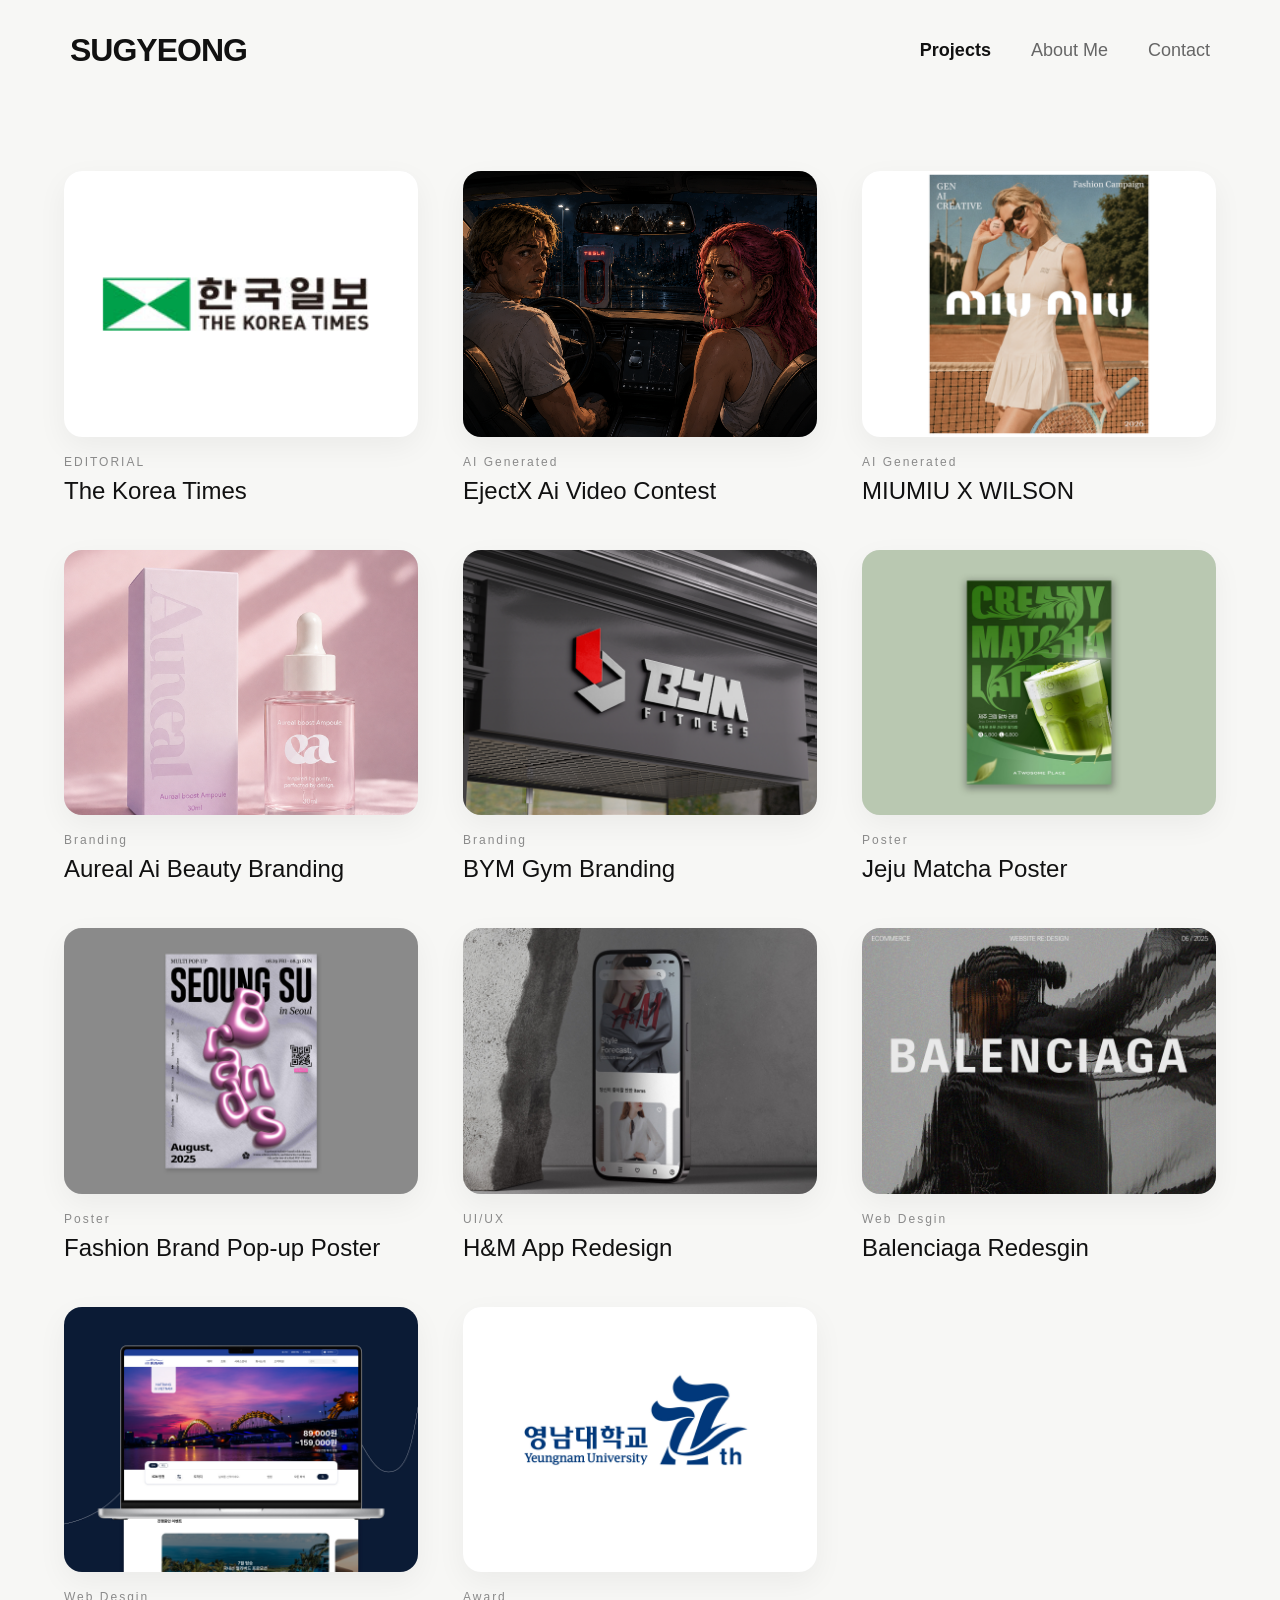
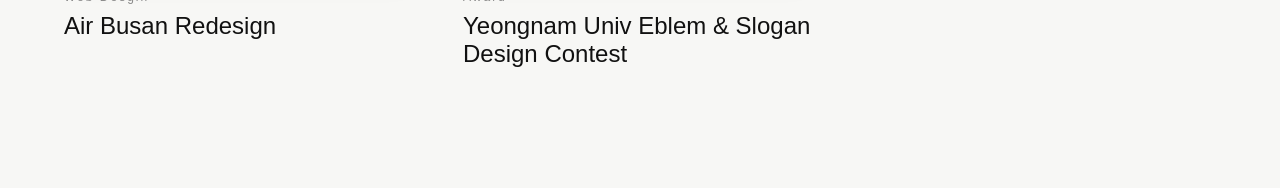
==== portfolio.html @ 54a5c09d "Initial commit" ====
<!DOCTYPE html>
<html lang="en">

<head>

    <meta charset="UTF-8">

    <meta name="viewport" content="width=device-width, initial-scale=1.0">

    <title>Sugyeong Portfolio</title>

    <link rel="stylesheet" href="css/portfolio.css">

</head>

<body>

    <header>

        <div class="logo">

            SUGYEONG

        </div>

        <nav>
            <button class="active" data-page="projects">Projects</button>
            <button data-page="about">About Me</button>
            <button data-page="contact">Contact</button>
        </nav>

    </header>

    <main>


        <section id="projects" class="page active">

            <div class="grid">
                <!-- **Project 12 새작업물 추가될시 id=12로 변경 후 html 맨위에 배치** js파일에서는 12로 시작 -->

                <!-- Project 11 -->
                <a href="project.html?id=1" class="card">

                    <div class="thumbnail">

                        <img src="img/koreatimesthum.jpg" alt="Project">

                    </div>

                    <div class="card_info">

                        <span class="category">EDITORIAL</span>

                        <h3>The Korea Times</h3>

                    </div>

                </a>

                <!-- 여기부터 복붙해서 11개 -->
                <!-- Project 10 -->
                <a href="project.html?id=2" class="card">

                    <div class="thumbnail">

                        <img src="img/ejectxthum.png" alt="Project">

                    </div>

                    <div class="card_info">

                        <span class="category">AI Generated</span>

                        <h3>EjectX Ai Video Contest</h3>

                    </div>

                </a>
                <!-- Project 09 -->
                <a href="project.html?id=11" class="card">

                    <div class="thumbnail">

                        <img src="img/miuwilthum.jpg" alt="Project">

                    </div>

                    <div class="card_info">

                        <span class="category">AI Generated</span>

                        <h3>MIUMIU X WILSON</h3>

                    </div>

                </a>
                <!-- Project 08 -->
                <a href="project.html?id=3" class="card">

                    <div class="thumbnail">

                        <img src="img/aurealthum.png" alt="Project">

                    </div>

                    <div class="card_info">

                        <span class="category">Branding</span>

                        <h3>Aureal Ai Beauty Branding</h3>

                    </div>

                </a>
                <!-- Project 07 -->
                <a href="project.html?id=4" class="card">

                    <div class="thumbnail">

                        <img src="img/bymthum.jpg" alt="Project">

                    </div>

                    <div class="card_info">

                        <span class="category">Branding</span>

                        <h3>BYM Gym Branding</h3>

                    </div>

                </a>
                <!-- Project 06 -->
                <a href="project.html?id=5" class="card">

                    <div class="thumbnail">

                        <img src="img/matchathum.jpg" alt="Project">

                    </div>

                    <div class="card_info">

                        <span class="category">Poster</span>

                        <h3>Jeju Matcha Poster</h3>

                    </div>

                </a>
                <!-- Project 05 -->
                <a href="project.html?id=6" class="card">

                    <div class="thumbnail">

                        <img src="img/brandthum.jpg" alt="Project">

                    </div>

                    <div class="card_info">

                        <span class="category">Poster</span>

                        <h3>Fashion Brand Pop-up Poster</h3>

                    </div>

                </a>
                <!-- Project 04 -->
                <a href="project.html?id=7" class="card">

                    <div class="thumbnail">

                        <img src="img/hnmthum.jpg" alt="Project">

                    </div>

                    <div class="card_info">

                        <span class="category">UI/UX</span>

                        <h3>H&M App Redesign</h3>

                    </div>

                </a>
                <!-- Project 03 -->
                <a href="project.html?id=8" class="card">

                    <div class="thumbnail">

                        <img src="img/balenciagathum.jpg" alt="Project">

                    </div>

                    <div class="card_info">

                        <span class="category">Web Desgin</span>

                        <h3>Balenciaga Redesgin</h3>

                    </div>

                </a>
                <!-- Project 02 -->
                <a href="project.html?id=9" class="card">

                    <div class="thumbnail">

                        <img src="img/airbusanthum.jpg" alt="Project">

                    </div>

                    <div class="card_info">

                        <span class="category">Web Desgin</span>

                        <h3>Air Busan Redesign</h3>

                    </div>

                </a>
                <!-- Project 01 -->
                <a href="project.html?id=10" class="card">

                    <div class="thumbnail">

                        <img src="img/unilogothum.jpg" alt="Project">

                    </div>

                    <div class="card_info">

                        <span class="category">Award</span>

                        <h3>Yeongnam Univ Eblem & Slogan Design Contest</h3>

                    </div>

                </a>




            </div>

        </section>

        <section id="about" class="page">

            <div class="about_container">

                <div class="about_left">

                    <span class="about_label">
                        ABOUT
                    </span>

                    <h1>
                        Graphic Designer
                        creating visual experiences.
                    </h1>

                    <p>
                        Hello, I'm Sugyeong Lee.

                        I’m a Visual Communication Designer focused on
                        editorial design, branding, and digital content. <br>

                        My work combines typography, visual composition,
                        and digital tools, with a growing interest in AI-driven
                        creative processes.
                    </p>

                </div>

                <div class="about_right">

                    <div class="profile">

                        <img src="img/meimg22.jpg" alt="profile">

                    </div>

                </div>

            </div>

            <div class="about_bottom">

                <div>

                    <h3>Experience</h3>

                    <p>2026 — Graphic Design Intern</p>
                    <p>The Korea Times in LA</p>

                </div>

                <div>

                    <h3>Education</h3>

                    <p>KG IT Bank (Academic Credit Bank System) <br> -B.A. in Visual Communication Design</p>
                    <p>Yeungnam University <br> -B.A. in German Language and Culture </p>

                </div>

                <div>

                    <h3>Skills</h3>

                    <p>Photoshop</p>
                    <p>Illustrator</p>
                    <p>InDesign</p>
                    <p>Html, CSS</p>
                    <p>Figma</p>

                </div>

            </div>

        </section>

        <section id="contact" class="page">

            <div class="contact_container">

                <div class="contact_intro">

                    <span class="contact_label">
                        CONTACT
                    </span>

                    <h1>
                        Let's work together.
                    </h1>

                    <p>
                        Have a project in mind or want to get in touch?
                        I'd love to hear from you.
                    </p>

                </div>


                <div class="contact_links">

                    <a href="mailto:2sugyeong01@gmail.com" class="contact_item">

                        <div>
                            <span class="contact_type">EMAIL</span>
                            <span class="contact_value">
                                2sugyeong01@gmail.com
                            </span>
                        </div>

                        <span class="contact_arrow">↗</span>

                    </a>


                    <a href="https://www.linkedin.com/in/sugyeong-lee-232aab372?utm_source=share_via&utm_content=profile&utm_medium=member_ios"
                        class="contact_item" target="_blank">

                        <div>
                            <span class="contact_type">LINKEDIN</span>
                            <span class="contact_value">
                                LinkedIn
                            </span>
                        </div>

                        <span class="contact_arrow">↗</span>

                    </a>


                    <a href="https://open.kakao.com/o/sCYSmXAh" class="contact_item" target="_blank">

                        <div>
                            <span class="contact_type">OPEN KAKAOTALK</span>
                            <span class="contact_value">
                                Open Kakaotalk
                            </span>
                        </div>

                        <span class="contact_arrow">↗</span>

                    </a>


                    <a href="https://www.instagram.com/ou.xett?igsh=NTc4MTIwNjQ2YQ%3D%3D&utm_source=qr"
                        class="contact_item" target="_blank">

                        <div>
                            <span class="contact_type">INSTAGRAM</span>
                            <span class="contact_value">
                                Instagram
                            </span>
                        </div>

                        <span class="contact_arrow">↗</span>

                    </a>

                </div>


                <footer class="contact_footer">

                    <span>© 2026 SUGYEONG</span>

                    <span>Visual Communication Designer</span>

                </footer>

            </div>

        </section>

    </main>

    <script src="js/script.js"></script>

</body>

</html>
---- css/portfolio.css ----
/* ========================= */

*{

    margin:0;
    padding:0;
    box-sizing:border-box;

}

html{

    scroll-behavior:smooth;

}

body{

    font-family:-apple-system,
    BlinkMacSystemFont,
    "SF Pro Display",
    sans-serif;

    background:#F7F7F5;

    color:#111;

}

/* ========================= */
/* Header */
/* ========================= */

header{

    position:sticky;

    top:0;

    z-index:999;

    display:flex;

    justify-content:space-between;

    align-items:center;

    padding:32px 70px;

    background:rgba(247,247,245,.85);

    backdrop-filter:blur(18px);

}

.logo{

    font-size:32px;

    font-weight:700;

    letter-spacing:-1px;

}

nav{

    display:flex;

    gap:40px;

}

nav button{

    border:none;

    background:none;

    font-size:18px;

    cursor:pointer;

    color:#666;

    transition:.3s;

}

nav button:hover{

    color:#111;

}

nav button.active{

    color:#111;

    font-weight:600;

}

/* ========================= */

main{

    width:min(1400px,90%);

    margin:70px auto 120px;

}

/* ========================= */
/* Grid */
/* ========================= */

.grid{

    display:grid;

    grid-template-columns:repeat(3,1fr);

    gap:45px;

}

/* ========================= */
/* Card */
/* ========================= */

.card{

    text-decoration:none;

    color:inherit;

    transition:.35s;

}

.thumbnail{

    width:100%;

    aspect-ratio:4/3;

    background:#E9E9E9;

    border-radius:18px;

    overflow:hidden;

    box-shadow:

    0 10px 30px rgba(0,0,0,.05);

}

.thumbnail img{

    width:100%;

    height:100%;

    object-fit:cover;

    transition:.5s;

}

/* ========================= */

.card_info{

    margin-top:18px;

}

.category{

    display:block;

    font-size:12px;

    color:#8A8A8A;

    letter-spacing:2px;

    margin-bottom:8px;

}

.card_info h3{

    font-size:24px;

    font-weight:500;

    transition:.3s;

}


/*페이지 구분*/
.page{
    display:none;
    animation:fade .4s ease;
}

.page.active{
    display:block;
}

@keyframes fade{
    from{
        opacity:0;
        transform:translateY(20px);
    }
    to{
        opacity:1;
        transform:translateY(0);
    }
}
/*페이지 구분*/



/* ========================= */
/* ABOUT */
/* ========================= */

.about_container{

    display:grid;

    grid-template-columns:1.2fr .8fr;

    gap:80px;

    align-items:center;

    margin-top:50px;

}

.about_label{

    font-size:14px;

    letter-spacing:4px;

    color:#999;

}

.about_left h1{

    font-size:58px;

    font-weight:600;

    line-height:1.1;

    margin:25px 0;

}

.about_left p{

    max-width:550px;

    font-size:20px;

    color:#555;

    line-height:1.8;

}

.profile{

    width:340px;

    aspect-ratio:3/4;

    border-radius:24px;

    overflow:hidden;

    background:#E9E9E9;

    margin-left:auto;

}

.profile img{

    width:100%;

    height:100%;

    object-fit:cover;

}

.about_bottom{

    display:grid;

    grid-template-columns:repeat(3,1fr);

    gap:60px;

    margin-top:120px;

    padding-top:60px;

    border-top:1px solid #E5E5E5;

}

.about_bottom h3{

    font-size:18px;

    margin-bottom:20px;

}

.about_bottom p{

    color:#666;

    line-height:1.9;

}

/* ========================= */
/* CONTACT */
/* ========================= */

.contact_container{

    max-width:1000px;

    margin:0 auto;

    padding-top:60px;

}


/* Intro */

.contact_label{

    display:block;

    font-size:13px;

    letter-spacing:4px;

    color:#999;

    margin-bottom:25px;

}

.contact_intro h1{

    font-size:72px;

    font-weight:600;

    letter-spacing:-3px;

    line-height:1.05;

    margin-bottom:25px;

}

.contact_intro p{

    max-width:500px;

    font-size:20px;

    line-height:1.7;

    color:#666;

}


/* Links */

.contact_links{

    margin-top:100px;

    border-top:1px solid #E2E2E2;

}


.contact_item{

    display:flex;

    justify-content:space-between;

    align-items:center;

    padding:28px 0;

    border-bottom:1px solid #E2E2E2;

    text-decoration:none;

    color:#111;

    transition:.3s;

}


.contact_type{

    display:block;

    font-size:11px;

    letter-spacing:2px;

    color:#999;

    margin-bottom:8px;

}


.contact_value{

    display:block;

    font-size:20px;

    font-weight:500;

}


.contact_arrow{

    font-size:28px;

    transition:.3s;

}


/* Hover */

.contact_item:hover{

    padding-left:10px;

}


.contact_item:hover .contact_value{

    color:#007AFF;

}


.contact_item:hover .contact_arrow{

    transform:translate(5px,-5px);

    color:#007AFF;

}


/* Footer */

.contact_footer{

    display:flex;

    justify-content:space-between;

    margin-top:100px;

    padding-top:25px;

    border-top:1px solid #E2E2E2;

    font-size:12px;

    color:#999;

}
/*Contact/*/

/* ========================= */
/* Hover */
/* ========================= */

.card:hover{

    transform:translateY(-8px);

}

.card:hover .thumbnail{

    box-shadow:

    0 25px 60px rgba(0,0,0,.12);

}

.card:hover img{

    transform:scale(1.06);

}

.card:hover h3{

    color:#007AFF;

}

/* ========================= */
/* Tablet */
/* ========================= */

@media(max-width:1024px){

header{

    padding:28px 35px;

}

.grid{

    grid-template-columns:repeat(3,1fr);

    gap:25px;

}

.card_info h3{

    font-size:20px;

}

/*about*/
.about_container{

    grid-template-columns:1fr;

}

.profile{

    width:280px;

    margin:0;

}

.about_bottom{

    grid-template-columns:1fr;

    gap:40px;

}

.about_left h1{

    font-size:42px;

}

.about_left p{

    font-size:18px;

}


}

/* ========================= */
/* Mobile */
/* ========================= */

@media(max-width:768px){

header{

    flex-direction:column;

    gap:20px;

}

nav{

    gap:20px;

}

.grid{

    grid-template-columns:repeat(2,1fr);

}

.contact_container{

    padding-top:30px;

}

.contact_intro h1{

    font-size:48px;

    letter-spacing:-2px;

}

.contact_intro p{

    font-size:17px;

}

.contact_links{

    margin-top:60px;

}

.contact_value{

    font-size:17px;

}

.contact_arrow{

    font-size:22px;

}

.contact_footer{

    flex-direction:column;

    gap:10px;

    margin-top:70px;

}


}

/* ========================= */

@media(max-width:480px){

.grid{

    grid-template-columns:1fr;

}

main{

    width:92%;

}

}
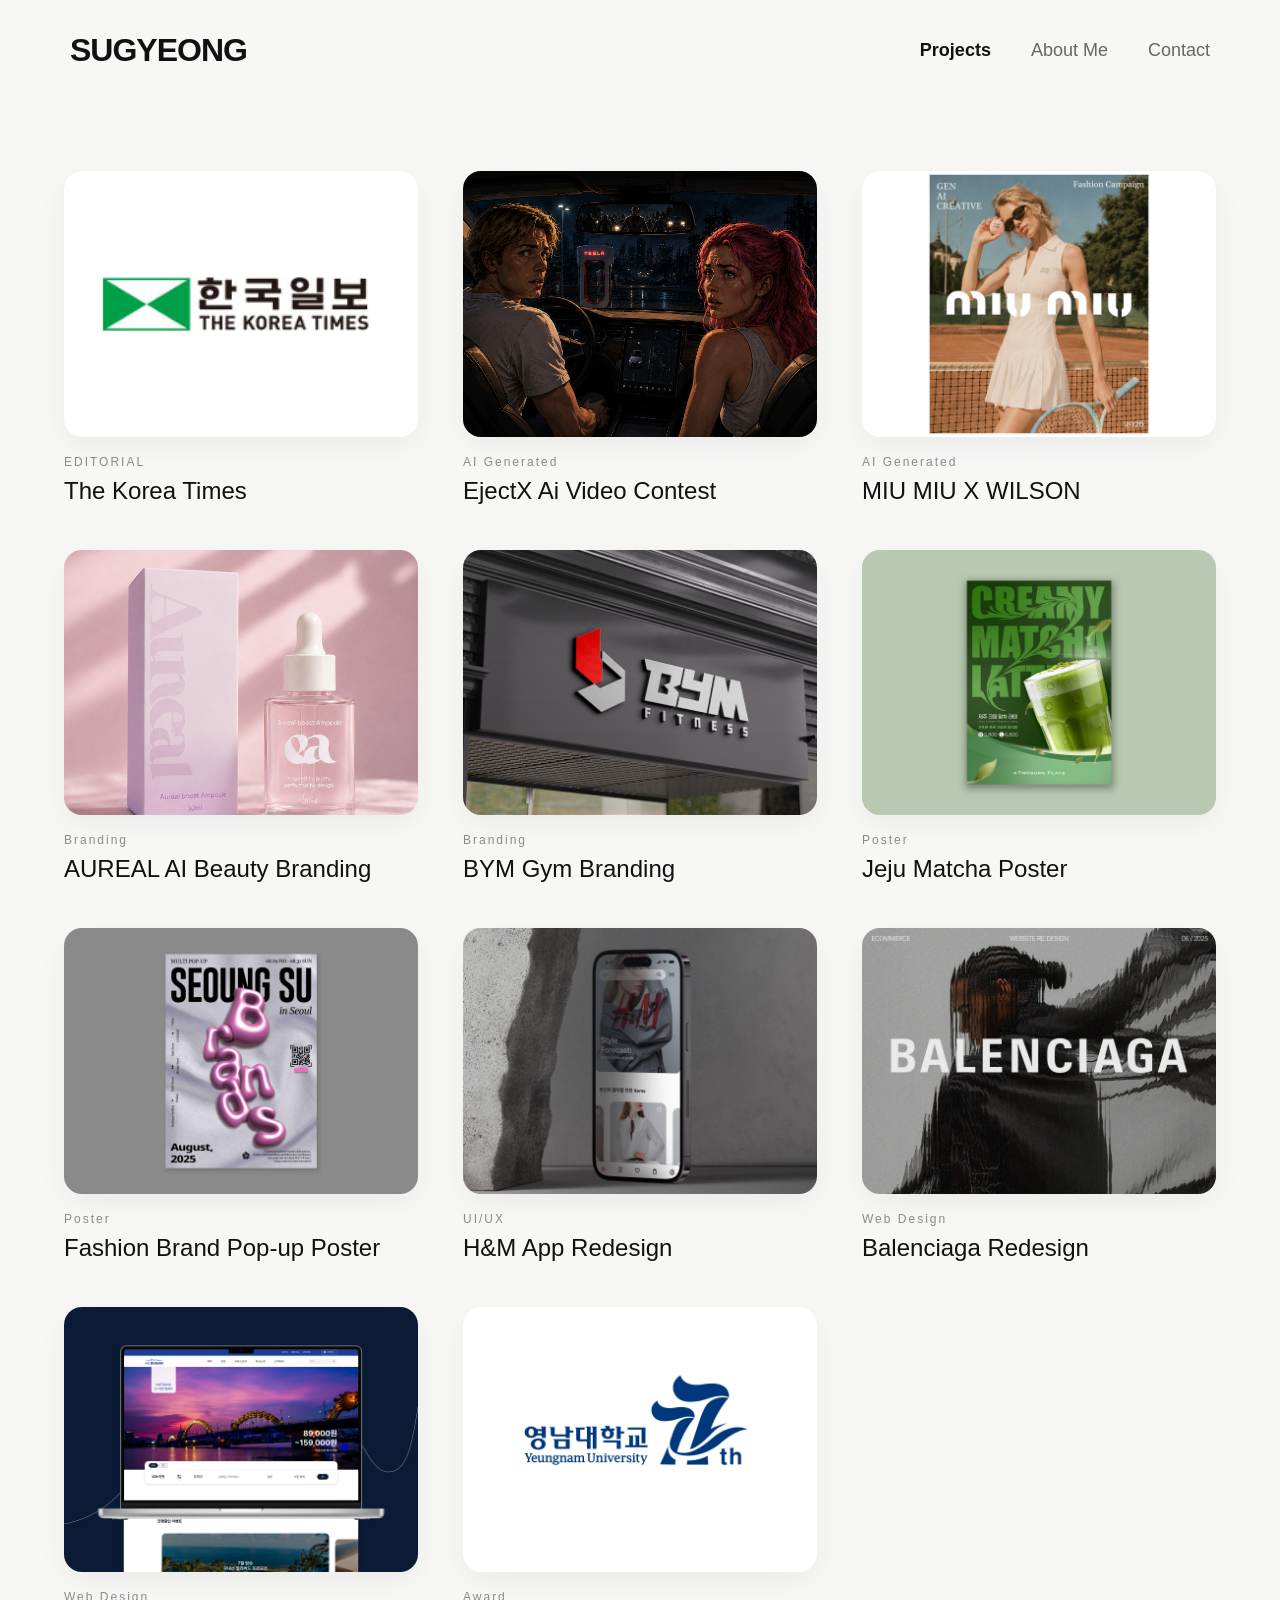
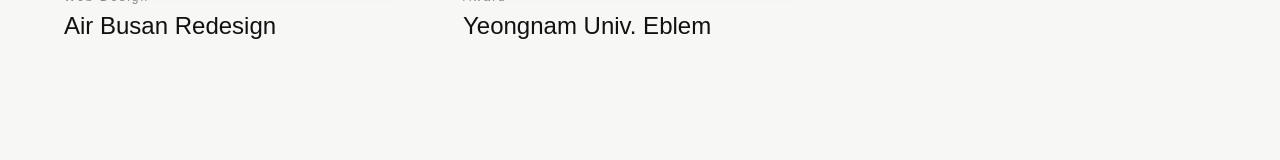
==== commit 27889836: "09192026_2" ====
--- a/portfolio.html
+++ b/portfolio.html
@@ -90,7 +90,7 @@
 
                         <span class="category">AI Generated</span>
 
-                        <h3>MIUMIU X WILSON</h3>
+                        <h3>MIU MIU X WILSON</h3>
 
                     </div>
 
@@ -108,7 +108,7 @@
 
                         <span class="category">Branding</span>
 
-                        <h3>Aureal Ai Beauty Branding</h3>
+                        <h3>AUREAL AI Beauty Branding</h3>
 
                     </div>
 
@@ -196,9 +196,9 @@
 
                     <div class="card_info">
 
-                        <span class="category">Web Desgin</span>
-
-                        <h3>Balenciaga Redesgin</h3>
+                        <span class="category">Web Design</span>
+
+                        <h3>Balenciaga Redesign</h3>
 
                     </div>
 
@@ -214,7 +214,7 @@
 
                     <div class="card_info">
 
-                        <span class="category">Web Desgin</span>
+                        <span class="category">Web Design</span>
 
                         <h3>Air Busan Redesign</h3>
 
@@ -234,7 +234,7 @@
 
                         <span class="category">Award</span>
 
-                        <h3>Yeongnam Univ Eblem & Slogan Design Contest</h3>
+                        <h3>Yeongnam Univ. Eblem</h3>
 
                     </div>
 
@@ -263,14 +263,8 @@
                     </h1>
 
                     <p>
-                        Hello, I'm Sugyeong Lee.
-
-                        I’m a Visual Communication Designer focused on
-                        editorial design, branding, and digital content. <br>
-
-                        My work combines typography, visual composition,
-                        and digital tools, with a growing interest in AI-driven
-                        creative processes.
+                        에디토리얼 디자인, 브랜딩, 디지털 콘텐츠를 중심으로 작업하는 비주얼 커뮤니케이션 디자이너입니다.
+                        타이포그래피와 시각적 구성, 디지털 툴을 기반으로 다양한 아이디어를 시각화하며, AI를 활용한 새로운 디자인 프로세스를 함께 탐구하고 있습니다.
                     </p>
 
                 </div>
@@ -293,7 +287,8 @@
 
                     <h3>Experience</h3>
 
-                    <p>2026 — Graphic Design Intern</p>
+                    <p>2025-2026 <br> 
+                        — Graphic Design Intern</p>
                     <p>The Korea Times in LA</p>
 
                 </div>
@@ -302,8 +297,8 @@
 
                     <h3>Education</h3>
 
-                    <p>KG IT Bank (Academic Credit Bank System) <br> -B.A. in Visual Communication Design</p>
-                    <p>Yeungnam University <br> -B.A. in German Language and Culture </p>
+                    <p>KG IT Bank (Academic Credit Bank System) <br> -B.A. in Visual Communication Design (2024-present)</p>
+                    <p>Yeungnam University <br> -B.A. in German Language and Culture (2020-2025)</p>
 
                 </div>
 
@@ -314,7 +309,7 @@
                     <p>Photoshop</p>
                     <p>Illustrator</p>
                     <p>InDesign</p>
-                    <p>Html, CSS</p>
+                    <p>HTML · CSS</p>
                     <p>Figma</p>
 
                 </div>
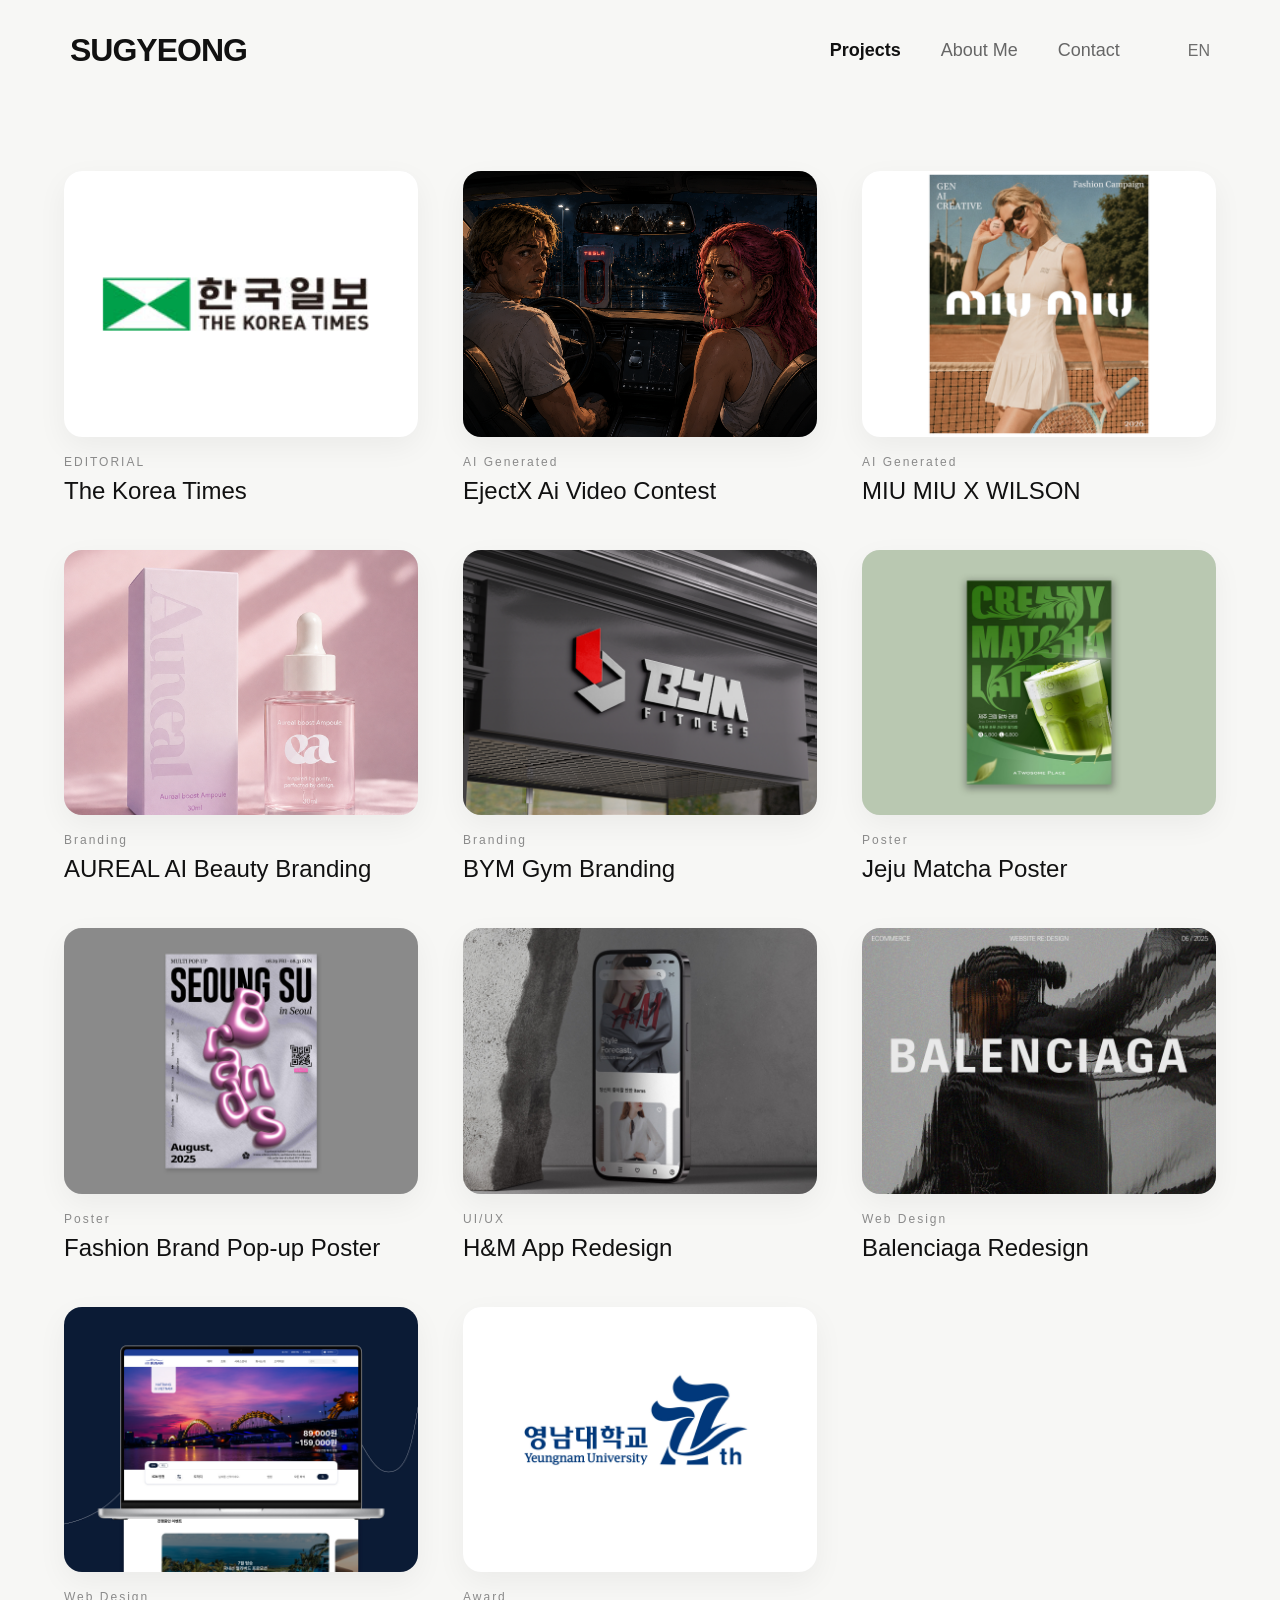
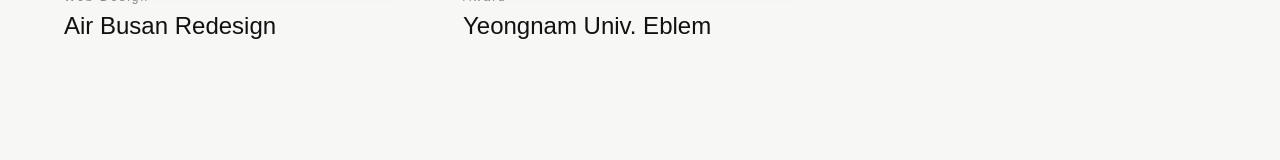
==== commit 8b28fc91: "09192026_en" ====
--- a/portfolio.html
+++ b/portfolio.html
@@ -27,6 +27,12 @@
             <button class="active" data-page="projects">Projects</button>
             <button data-page="about">About Me</button>
             <button data-page="contact">Contact</button>
+            <button data-page="language"><a
+                href="https://sugyeong01.github.io/sugyeong_portfolio26/"
+                class="language_switch"
+            >
+                EN
+            </a></button>
         </nav>
 
     </header>
@@ -288,7 +294,7 @@
                     <h3>Experience</h3>
 
                     <p>2025-2026 <br> 
-                        — Graphic Design Intern</p>
+                        -Graphic Design Intern</p>
                     <p>The Korea Times in LA</p>
 
                 </div>
--- a/css/portfolio.css
+++ b/css/portfolio.css
@@ -99,6 +99,19 @@
 
     font-weight:600;
 
+}
+
+.language_switch {
+    margin-left: 28px;
+    font-size: 16px;
+    text-decoration: none;
+    color: #111;
+    opacity: 0.6;
+    transition: opacity 0.2s ease;
+}
+
+.language_switch:hover {
+    opacity: 1;
 }
 
 /* ========================= */
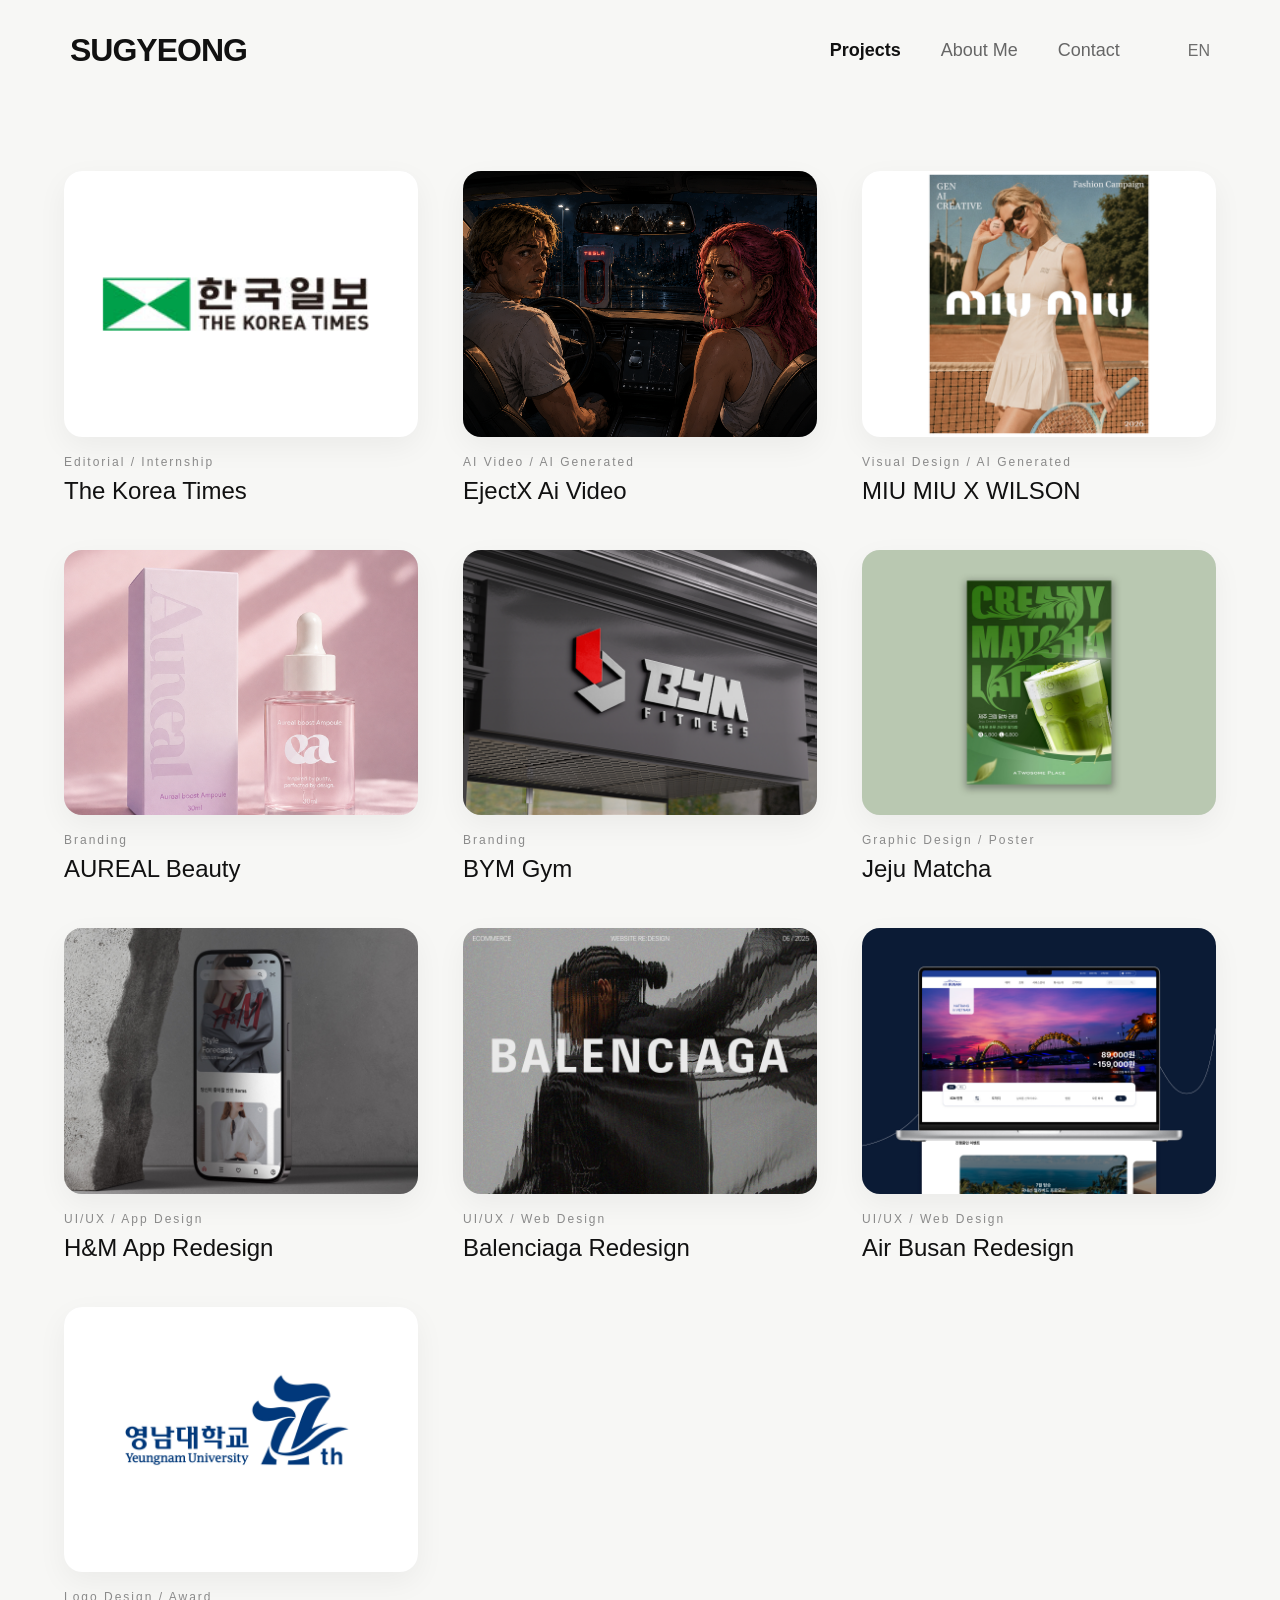
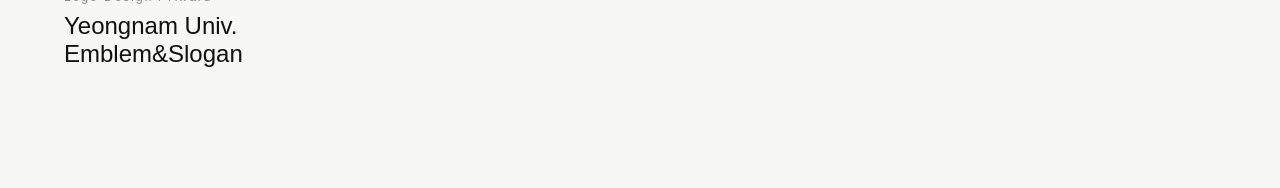
==== commit 0d0d1a54: "20261122 update" ====
--- a/portfolio.html
+++ b/portfolio.html
@@ -56,7 +56,7 @@
 
                     <div class="card_info">
 
-                        <span class="category">EDITORIAL</span>
+                        <span class="category">Editorial / Internship</span>
 
                         <h3>The Korea Times</h3>
 
@@ -76,9 +76,9 @@
 
                     <div class="card_info">
 
-                        <span class="category">AI Generated</span>
-
-                        <h3>EjectX Ai Video Contest</h3>
+                        <span class="category">AI Video / AI Generated</span>
+
+                        <h3>EjectX Ai Video</h3>
 
                     </div>
 
@@ -94,7 +94,7 @@
 
                     <div class="card_info">
 
-                        <span class="category">AI Generated</span>
+                        <span class="category">Visual Design / AI Generated</span>
 
                         <h3>MIU MIU X WILSON</h3>
 
@@ -114,7 +114,7 @@
 
                         <span class="category">Branding</span>
 
-                        <h3>AUREAL AI Beauty Branding</h3>
+                        <h3>AUREAL Beauty</h3>
 
                     </div>
 
@@ -132,7 +132,7 @@
 
                         <span class="category">Branding</span>
 
-                        <h3>BYM Gym Branding</h3>
+                        <h3>BYM Gym</h3>
 
                     </div>
 
@@ -148,31 +148,15 @@
 
                     <div class="card_info">
 
-                        <span class="category">Poster</span>
-
-                        <h3>Jeju Matcha Poster</h3>
+                        <span class="category">Graphic Design / Poster</span>
+
+                        <h3>Jeju Matcha</h3>
 
                     </div>
 
                 </a>
                 <!-- Project 05 -->
-                <a href="project.html?id=6" class="card">
-
-                    <div class="thumbnail">
-
-                        <img src="img/brandthum.jpg" alt="Project">
-
-                    </div>
-
-                    <div class="card_info">
-
-                        <span class="category">Poster</span>
-
-                        <h3>Fashion Brand Pop-up Poster</h3>
-
-                    </div>
-
-                </a>
+              
                 <!-- Project 04 -->
                 <a href="project.html?id=7" class="card">
 
@@ -184,7 +168,7 @@
 
                     <div class="card_info">
 
-                        <span class="category">UI/UX</span>
+                        <span class="category">UI/UX / App Design</span>
 
                         <h3>H&M App Redesign</h3>
 
@@ -202,7 +186,7 @@
 
                     <div class="card_info">
 
-                        <span class="category">Web Design</span>
+                        <span class="category">UI/UX / Web Design</span>
 
                         <h3>Balenciaga Redesign</h3>
 
@@ -220,7 +204,7 @@
 
                     <div class="card_info">
 
-                        <span class="category">Web Design</span>
+                        <span class="category">UI/UX / Web Design</span>
 
                         <h3>Air Busan Redesign</h3>
 
@@ -238,9 +222,9 @@
 
                     <div class="card_info">
 
-                        <span class="category">Award</span>
-
-                        <h3>Yeongnam Univ. Eblem</h3>
+                        <span class="category">Logo Design / Award</span>
+
+                        <h3>Yeongnam Univ. Emblem&Slogan</h3>
 
                     </div>
 
@@ -279,7 +263,7 @@
 
                     <div class="profile">
 
-                        <img src="img/meimg22.jpg" alt="profile">
+                        <img src="img/meimg.jpg" alt="profile">
 
                     </div>
 
@@ -293,9 +277,11 @@
 
                     <h3>Experience</h3>
 
-                    <p>2025-2026 <br> 
-                        -Graphic Design Intern</p>
-                    <p>The Korea Times in LA</p>
+                    <p>2025-2026 </p>
+                    <p>The Korea Times / Graphic Edit Design Intern</p>
+                    <p>- 신문 및 매거진 지면 편집 디자인</p>
+                    <p>- 광고 시안 제작 및 레이아웃 구성</p>
+                    <p>- 생산공장 및 핸들링</p>
 
                 </div>
 
@@ -303,8 +289,8 @@
 
                     <h3>Education</h3>
 
-                    <p>KG IT Bank (Academic Credit Bank System) <br> -B.A. in Visual Communication Design (2024-present)</p>
-                    <p>Yeungnam University <br> -B.A. in German Language and Culture (2020-2025)</p>
+                    <p>2024 -ing  KG IT Bank 학점은행제 (시각디자인 학과) 재학 </p>
+                    <p>2025  영남대학교(독어독문 학과)졸업</p>
 
                 </div>
 
@@ -391,7 +377,7 @@
                     </a>
 
 
-                    <a href="https://www.instagram.com/ou.xett?igsh=NTc4MTIwNjQ2YQ%3D%3D&utm_source=qr"
+                    <!-- <a href="https://www.instagram.com/ou.xett?igsh=NTc4MTIwNjQ2YQ%3D%3D&utm_source=qr"
                         class="contact_item" target="_blank">
 
                         <div>
@@ -403,7 +389,7 @@
 
                         <span class="contact_arrow">↗</span>
 
-                    </a>
+                    </a> -->
 
                 </div>
 
